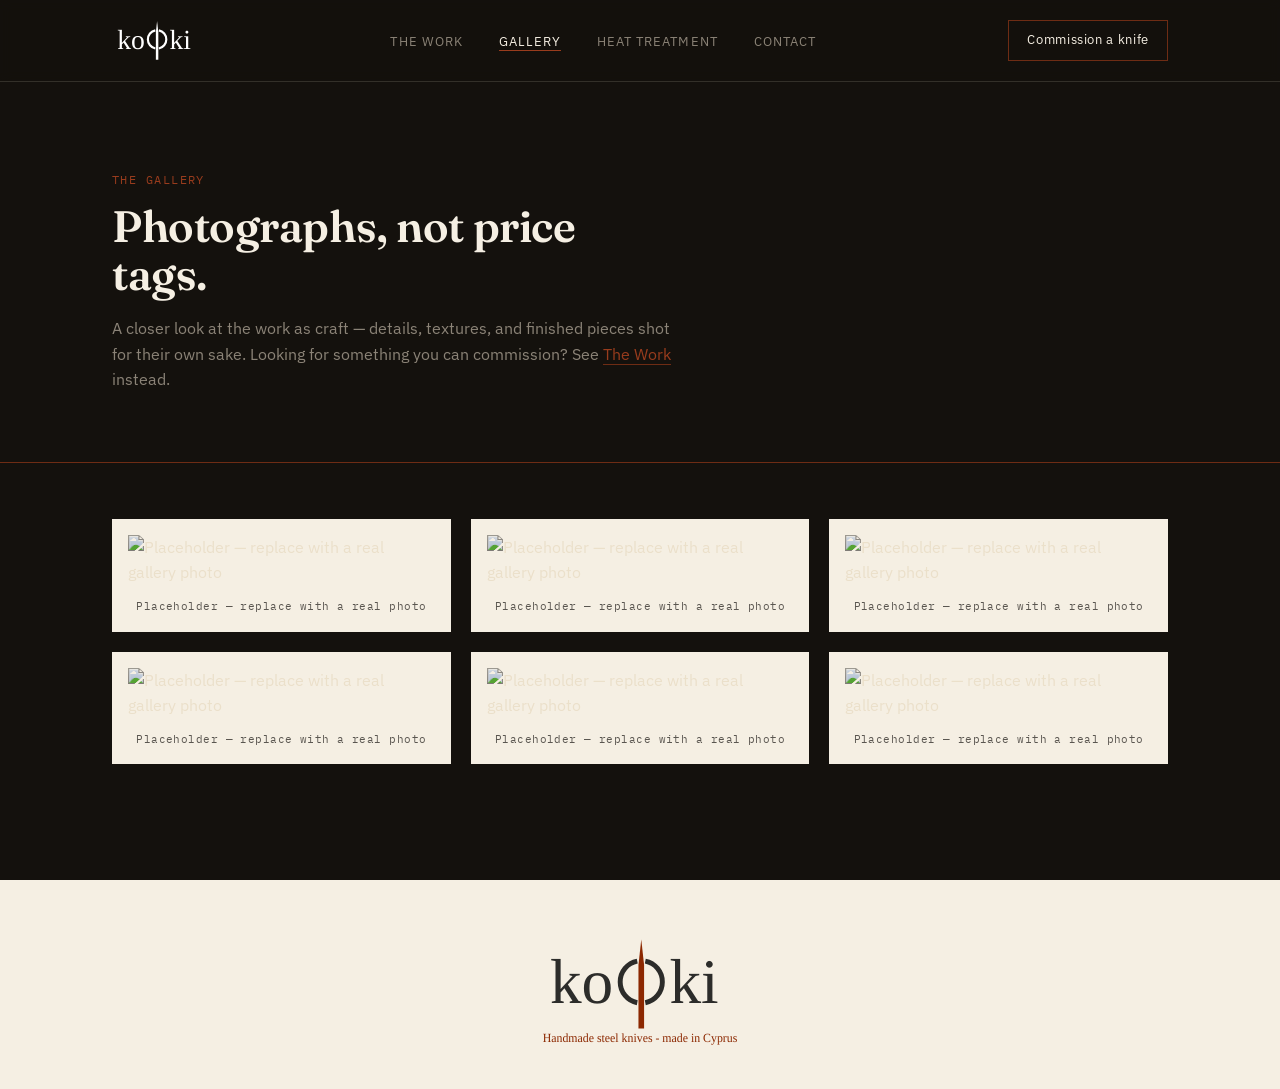
==== gallery.html @ 4fe1d0ac "Rename gallery-updated.html to gallery.html" ====
<!DOCTYPE html>
<html lang="en">
<head>
<meta charset="UTF-8">
<meta name="viewport" content="width=device-width, initial-scale=1.0">
<title>Gallery — koφki</title>
<link rel="preconnect" href="https://fonts.googleapis.com">
<link rel="preconnect" href="https://fonts.gstatic.com" crossorigin>
<link rel="icon" type="image/svg+xml" href="images/brand/kofki-icon.svg">
<link href="https://fonts.googleapis.com/css2?family=Fraunces:opsz,wght@9..144,300;9..144,500;9..144,600;9..144,700&family=IBM+Plex+Sans:wght@400;500&family=IBM+Plex+Mono:wght@400;500&display=swap" rel="stylesheet">
<style>
  :root{
    --forge-black:#14110D;
    --bone:#F5EFE3;
    --ember:#993C1D;
    --ember-dim:#6E2C14;
    --ash:#8B8377;
    --walnut:#241C15;
    --walnut-line:#3A2E22;
    --hairline:rgba(245,239,227,0.14);
  }
  *{margin:0;padding:0;box-sizing:border-box;}
  html{scroll-behavior:smooth;}
  body{
    background:var(--forge-black);
    color:var(--bone);
    font-family:'IBM Plex Sans',sans-serif;
    line-height:1.6;
    -webkit-font-smoothing:antialiased;
  }
  a{color:inherit;text-decoration:none;}
  img,svg{display:block;max-width:100%;}

  .wrap{max-width:1120px;margin:0 auto;padding:0 32px;}

  /* ---- nav (same as homepage) ---- */
  header{
    position:sticky;top:0;z-index:20;
    background:rgba(20,17,13,0.92);
    backdrop-filter:blur(6px);
    border-bottom:1px solid var(--hairline);
  }
  .navbar{
    display:flex;align-items:center;justify-content:space-between;
    padding:20px 32px;max-width:1120px;margin:0 auto;
  }
  .header-wordmark{height:40px;width:auto;display:block;}
  nav ul{display:flex;gap:36px;list-style:none;}
  nav a{
    font-size:13px;letter-spacing:0.08em;text-transform:uppercase;
    color:var(--ash);transition:color .2s ease;
  }
  nav a:hover{color:var(--bone);}
  nav a.current{color:var(--bone);border-bottom:1px solid var(--ember);}
  .nav-cta{
    border:1px solid var(--ember-dim);padding:9px 18px;font-size:13px;
    letter-spacing:0.05em;color:var(--bone);
    transition:background .2s ease,border-color .2s ease;
  }
  .nav-cta:hover{background:var(--ember-dim);border-color:var(--ember);}

  .blade-edge{
    height:14px;width:100%;
    background-image:repeating-linear-gradient(90deg, var(--hairline) 0px, var(--hairline) 1px, transparent 1px, transparent 24px);
    background-position:bottom;background-size:100% 1px;background-repeat:no-repeat;
    position:relative;margin:0;
  }
  .blade-edge::before{content:"";position:absolute;left:0;right:0;bottom:0;height:1px;background:var(--hairline);}
  .blade-edge.accent::before{background:var(--ember-dim);}

  /* ---- gallery intro ---- */
  .gallery-hero{padding:88px 32px 56px;max-width:1120px;margin:0 auto;}
  .section-eyebrow{
    font-family:'IBM Plex Mono',monospace;
    font-size:12px;letter-spacing:0.12em;text-transform:uppercase;
    color:var(--ember);margin-bottom:14px;
  }
  h1{
    font-family:'Fraunces',serif;
    font-weight:600;
    font-size:44px;
    line-height:1.08;
    letter-spacing:-0.01em;
    margin-bottom:18px;
    max-width:18ch;
  }
  .gallery-hero p{color:var(--ash);font-size:16px;max-width:56ch;}

  /* ---- masonry gallery ---- */
  .section{padding:56px 0 96px;}
  .masonry{
    column-count:3;
    column-gap:20px;
  }
  .gallery-item{
    break-inside:avoid;
    margin-bottom:20px;
    background:var(--bone);
    padding:16px;
    display:block;
    transition:transform .2s ease, box-shadow .2s ease;
  }
  .gallery-item:hover{
    transform:translateY(-3px);
    box-shadow:0 16px 34px rgba(0,0,0,0.35);
  }
  .gallery-item img{
    width:100%;
    height:auto;
    mix-blend-mode:multiply;
  }
  .gallery-caption{
    font-family:'IBM Plex Mono',monospace;
    font-size:11px;
    letter-spacing:0.04em;
    color:#5A5650;
    margin-top:12px;
    text-align:center;
  }

  footer{background:var(--bone);padding:56px 32px 40px;text-align:center;}
  .footer-wordmark{width:100%;max-width:260px;margin:0 auto;}

  @media (max-width:860px){
    .masonry{column-count:2;}
    nav ul{display:none;}
    h1{font-size:32px;}
  }
  @media (max-width:560px){
    .masonry{column-count:1;}
  }
</style>
</head>
<body>

<header>
  <div class="navbar">
    <a href="index.html" class="header-brand-link">
      <img class="header-wordmark" src="images/brand/kofki-wordmark-header.svg" alt="koφki">
    </a>
    <nav><ul>
      <li><a href="index.html#work">The Work</a></li>
      <li><a href="gallery.html" class="current">Gallery</a></li>
      <li><a href="heat-treatment.html">Heat Treatment</a></li>
      <li><a href="index.html#contact">Contact</a></li>
    </ul></nav>
    <a href="index.html#contact" class="nav-cta">Commission a knife</a>
  </div>
</header>

<div class="gallery-hero">
  <div class="section-eyebrow">The gallery</div>
  <h1>Photographs, not price tags.</h1>
  <p>A closer look at the work as craft — details, textures, and finished pieces shot for their own sake. Looking for something you can commission? See <a href="index.html#work" style="color:var(--ember);border-bottom:1px solid var(--ember-dim);">The Work</a> instead.</p>
</div>

<div class="blade-edge accent"></div>

<section class="section">
  <div class="wrap">

    <!-- ============================================
         GALLERY ITEM — copy this whole block to ADD a photo.
         Delete the whole block to REMOVE one.
         1. Upload the photo into images/gallery/
         2. Point the img src at images/gallery/your-filename.jpg
         3. Update the alt text and caption
         Photos can be any orientation/aspect ratio — the masonry
         layout handles portrait and landscape shots automatically.
    ============================================= -->
    <div class="masonry">

      <a class="gallery-item" href="images/knifes/hero-featured.jpg" target="_blank">
        <img src="images/knifes/hero-featured.jpg" alt="Placeholder — replace with a real gallery photo">
        <div class="gallery-caption">Placeholder — replace with a real photo</div>
      </a>

      <a class="gallery-item" href="images/knifes/petra-gyro.jpg" target="_blank">
        <img src="images/knifes/petra-gyro.jpg" alt="Placeholder — replace with a real gallery photo">
        <div class="gallery-caption">Placeholder — replace with a real photo</div>
      </a>

      <a class="gallery-item" href="images/knifes/akamas.jpg" target="_blank">
        <img src="images/knifes/akamas.jpg" alt="Placeholder — replace with a real gallery photo">
        <div class="gallery-caption">Placeholder — replace with a real photo</div>
      </a>

      <a class="gallery-item" href="images/knifes/troodos-edc.jpg" target="_blank">
        <img src="images/knifes/troodos-edc.jpg" alt="Placeholder — replace with a real gallery photo">
        <div class="gallery-caption">Placeholder — replace with a real photo</div>
      </a>

      <a class="gallery-item" href="images/knifes/larnaka-santoku.jpg" target="_blank">
        <img src="images/knifes/larnaka-santoku.jpg" alt="Placeholder — replace with a real gallery photo">
        <div class="gallery-caption">Placeholder — replace with a real photo</div>
      </a>

      <a class="gallery-item" href="images/knifes/paphos-paring.jpg" target="_blank">
        <img src="images/knifes/paphos-paring.jpg" alt="Placeholder — replace with a real gallery photo">
        <div class="gallery-caption">Placeholder — replace with a real photo</div>
      </a>

    </div>
    <!-- ============ END GALLERY ITEMS ============ -->

  </div>
</section>

<footer>
  <img class="footer-wordmark" src="images/brand/kofki-wordmark-footer.svg" alt="koφki — κόφκει">
</footer>

</body>
</html>
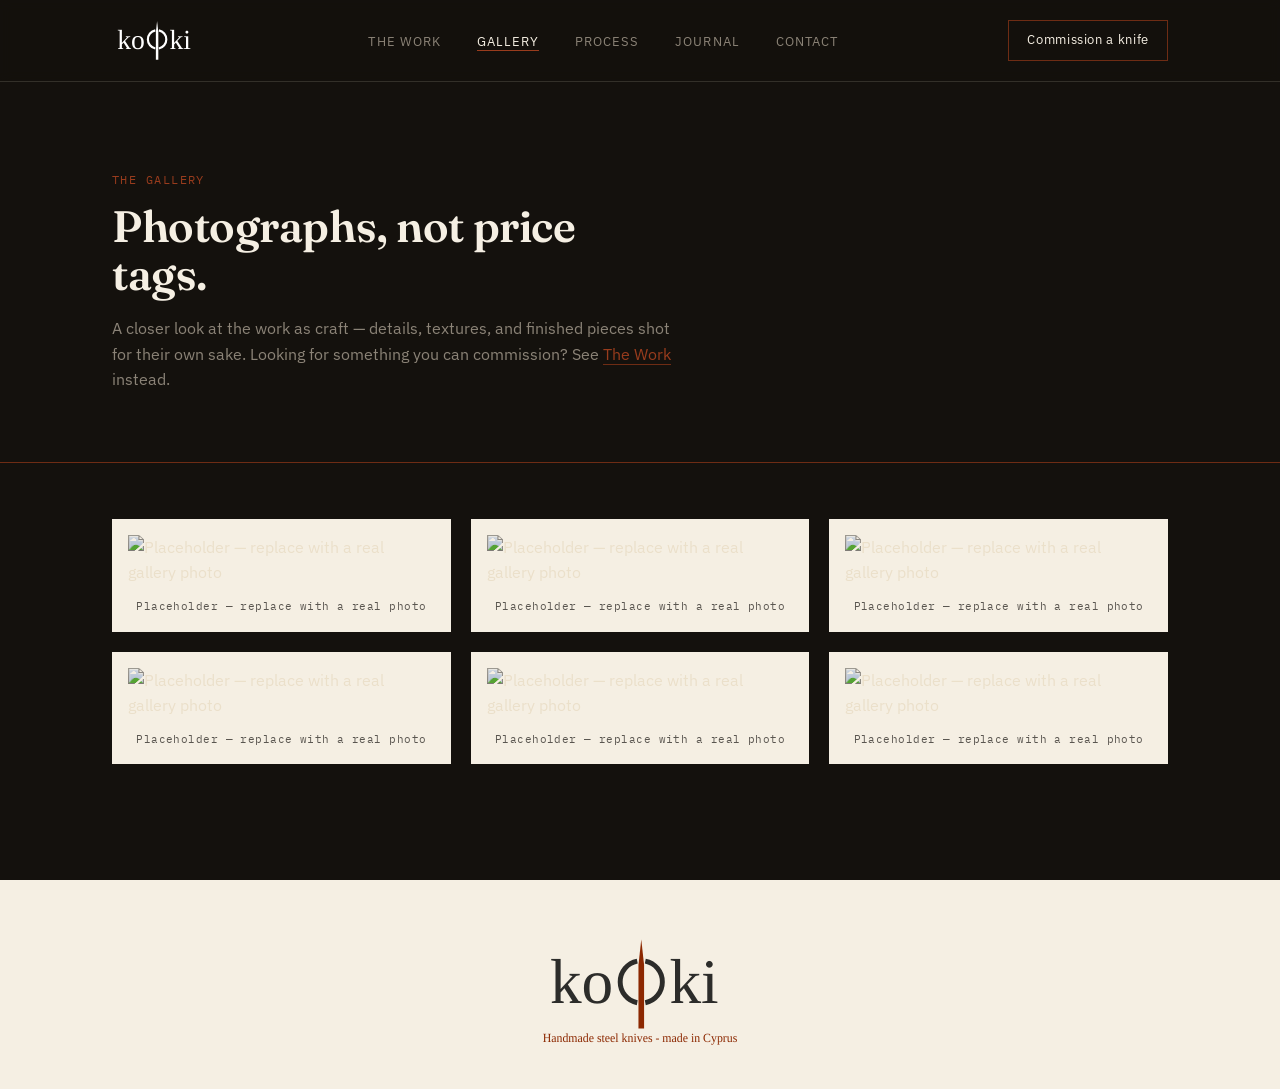
==== commit 7bdb578c: "Add files via upload" ====
--- a/gallery.html
+++ b/gallery.html
@@ -141,7 +141,8 @@
     <nav><ul>
       <li><a href="index.html#work">The Work</a></li>
       <li><a href="gallery.html" class="current">Gallery</a></li>
-      <li><a href="heat-treatment.html">Heat Treatment</a></li>
+      <li><a href="index.html#process">Process</a></li>
+      <li><a href="journal.html">Journal</a></li>
       <li><a href="index.html#contact">Contact</a></li>
     </ul></nav>
     <a href="index.html#contact" class="nav-cta">Commission a knife</a>
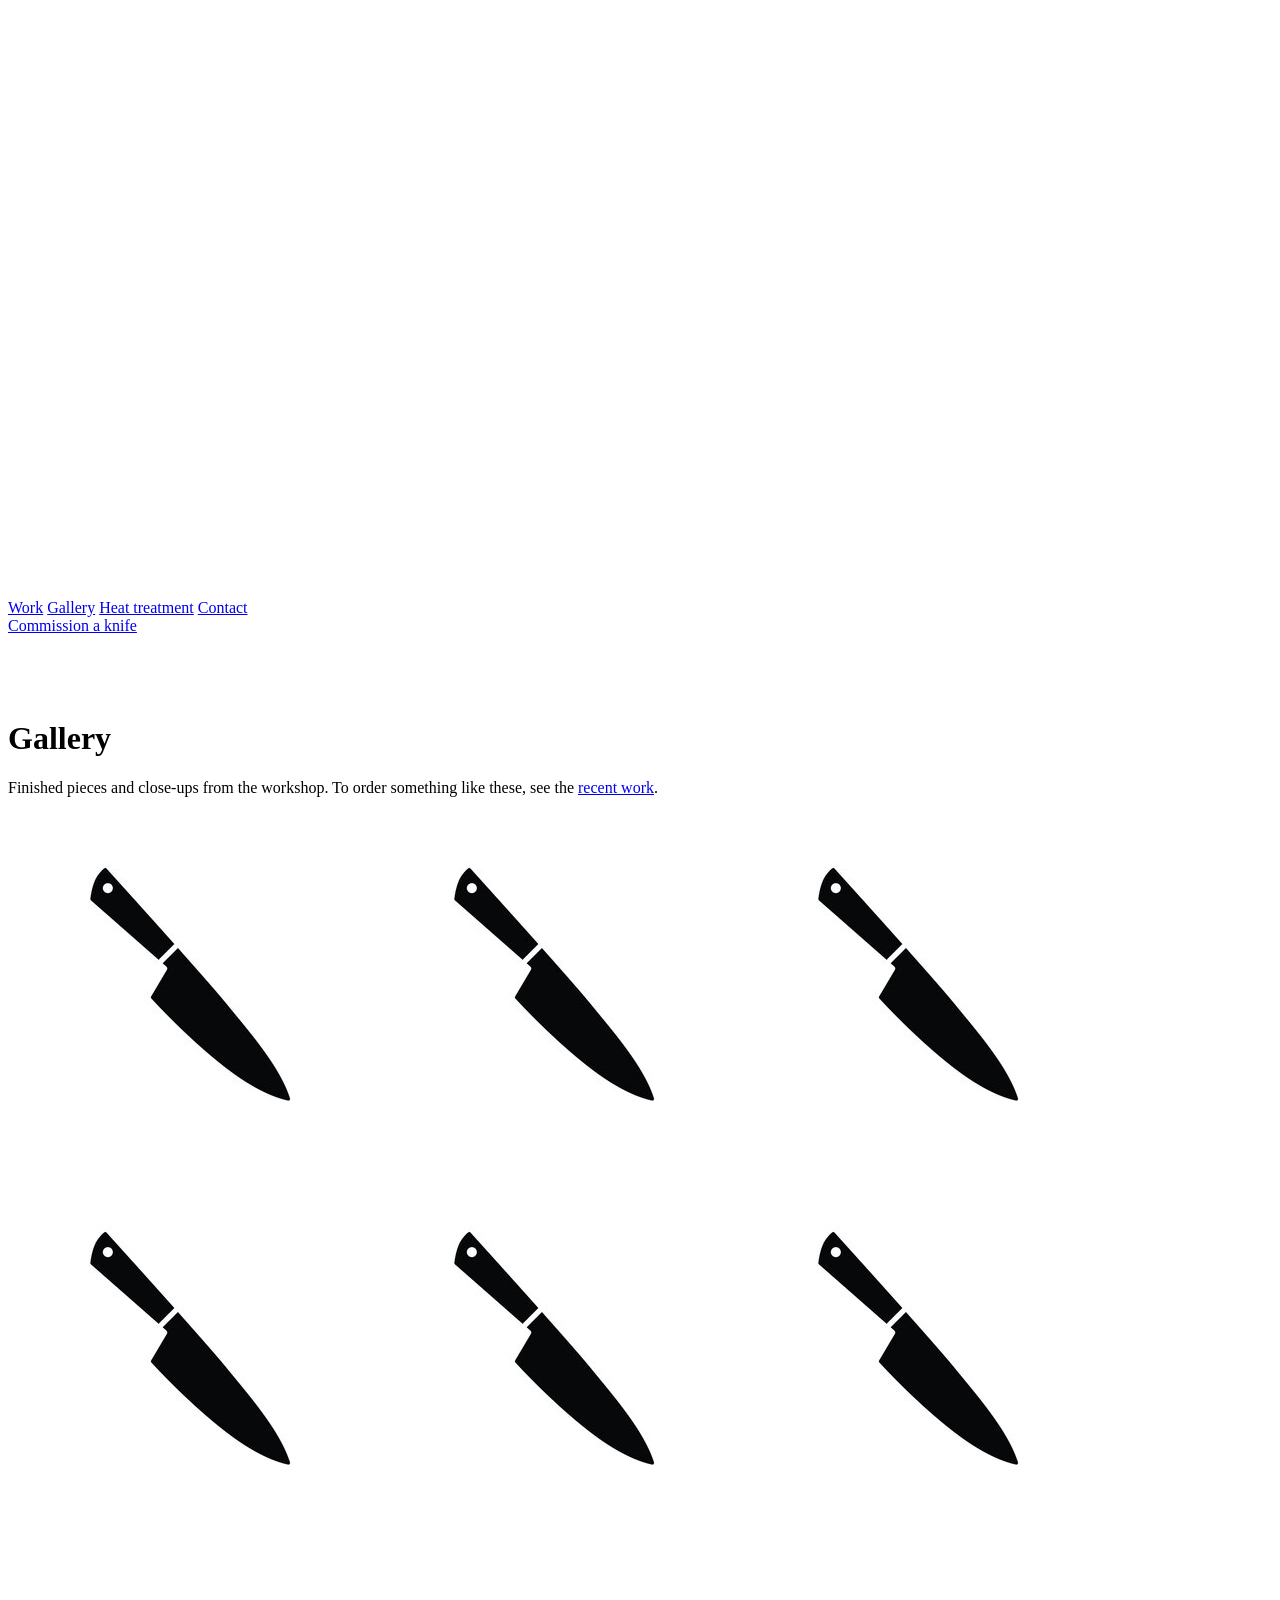
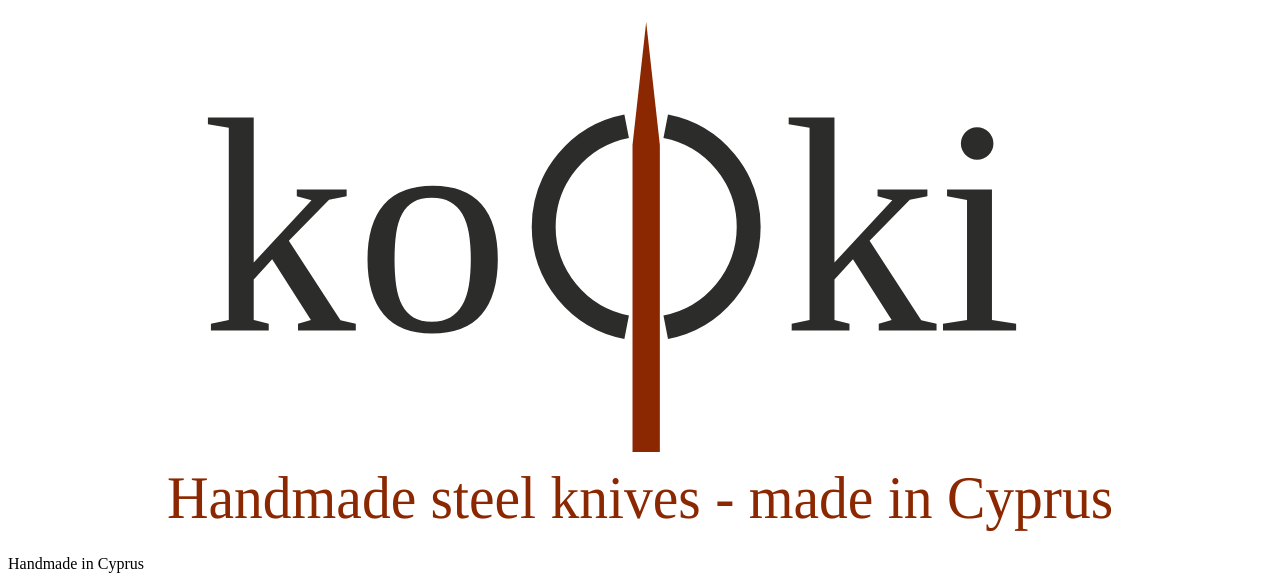
==== commit 1c36c2cc: "Add files via upload" ====
--- a/gallery.html
+++ b/gallery.html
@@ -1,215 +1,45 @@
 <!DOCTYPE html>
 <html lang="en">
 <head>
-<meta charset="UTF-8">
-<meta name="viewport" content="width=device-width, initial-scale=1.0">
+<meta charset="utf-8">
+<meta name="viewport" content="width=device-width, initial-scale=1">
 <title>Gallery — koφki</title>
+<meta name="description" content="Finished knives from the koφki workshop in Cyprus.">
+<link rel="icon" href="images/brand/kofki-icon.svg" type="image/svg+xml">
 <link rel="preconnect" href="https://fonts.googleapis.com">
 <link rel="preconnect" href="https://fonts.gstatic.com" crossorigin>
-<link rel="icon" type="image/svg+xml" href="images/brand/kofki-icon.svg">
-<link href="https://fonts.googleapis.com/css2?family=Fraunces:opsz,wght@9..144,300;9..144,500;9..144,600;9..144,700&family=IBM+Plex+Sans:wght@400;500&family=IBM+Plex+Mono:wght@400;500&display=swap" rel="stylesheet">
-<style>
-  :root{
-    --forge-black:#14110D;
-    --bone:#F5EFE3;
-    --ember:#993C1D;
-    --ember-dim:#6E2C14;
-    --ash:#8B8377;
-    --walnut:#241C15;
-    --walnut-line:#3A2E22;
-    --hairline:rgba(245,239,227,0.14);
-  }
-  *{margin:0;padding:0;box-sizing:border-box;}
-  html{scroll-behavior:smooth;}
-  body{
-    background:var(--forge-black);
-    color:var(--bone);
-    font-family:'IBM Plex Sans',sans-serif;
-    line-height:1.6;
-    -webkit-font-smoothing:antialiased;
-  }
-  a{color:inherit;text-decoration:none;}
-  img,svg{display:block;max-width:100%;}
-
-  .wrap{max-width:1120px;margin:0 auto;padding:0 32px;}
-
-  /* ---- nav (same as homepage) ---- */
-  header{
-    position:sticky;top:0;z-index:20;
-    background:rgba(20,17,13,0.92);
-    backdrop-filter:blur(6px);
-    border-bottom:1px solid var(--hairline);
-  }
-  .navbar{
-    display:flex;align-items:center;justify-content:space-between;
-    padding:20px 32px;max-width:1120px;margin:0 auto;
-  }
-  .header-wordmark{height:40px;width:auto;display:block;}
-  nav ul{display:flex;gap:36px;list-style:none;}
-  nav a{
-    font-size:13px;letter-spacing:0.08em;text-transform:uppercase;
-    color:var(--ash);transition:color .2s ease;
-  }
-  nav a:hover{color:var(--bone);}
-  nav a.current{color:var(--bone);border-bottom:1px solid var(--ember);}
-  .nav-cta{
-    border:1px solid var(--ember-dim);padding:9px 18px;font-size:13px;
-    letter-spacing:0.05em;color:var(--bone);
-    transition:background .2s ease,border-color .2s ease;
-  }
-  .nav-cta:hover{background:var(--ember-dim);border-color:var(--ember);}
-
-  .blade-edge{
-    height:14px;width:100%;
-    background-image:repeating-linear-gradient(90deg, var(--hairline) 0px, var(--hairline) 1px, transparent 1px, transparent 24px);
-    background-position:bottom;background-size:100% 1px;background-repeat:no-repeat;
-    position:relative;margin:0;
-  }
-  .blade-edge::before{content:"";position:absolute;left:0;right:0;bottom:0;height:1px;background:var(--hairline);}
-  .blade-edge.accent::before{background:var(--ember-dim);}
-
-  /* ---- gallery intro ---- */
-  .gallery-hero{padding:88px 32px 56px;max-width:1120px;margin:0 auto;}
-  .section-eyebrow{
-    font-family:'IBM Plex Mono',monospace;
-    font-size:12px;letter-spacing:0.12em;text-transform:uppercase;
-    color:var(--ember);margin-bottom:14px;
-  }
-  h1{
-    font-family:'Fraunces',serif;
-    font-weight:600;
-    font-size:44px;
-    line-height:1.08;
-    letter-spacing:-0.01em;
-    margin-bottom:18px;
-    max-width:18ch;
-  }
-  .gallery-hero p{color:var(--ash);font-size:16px;max-width:56ch;}
-
-  /* ---- masonry gallery ---- */
-  .section{padding:56px 0 96px;}
-  .masonry{
-    column-count:3;
-    column-gap:20px;
-  }
-  .gallery-item{
-    break-inside:avoid;
-    margin-bottom:20px;
-    background:var(--bone);
-    padding:16px;
-    display:block;
-    transition:transform .2s ease, box-shadow .2s ease;
-  }
-  .gallery-item:hover{
-    transform:translateY(-3px);
-    box-shadow:0 16px 34px rgba(0,0,0,0.35);
-  }
-  .gallery-item img{
-    width:100%;
-    height:auto;
-    mix-blend-mode:multiply;
-  }
-  .gallery-caption{
-    font-family:'IBM Plex Mono',monospace;
-    font-size:11px;
-    letter-spacing:0.04em;
-    color:#5A5650;
-    margin-top:12px;
-    text-align:center;
-  }
-
-  footer{background:var(--bone);padding:56px 32px 40px;text-align:center;}
-  .footer-wordmark{width:100%;max-width:260px;margin:0 auto;}
-
-  @media (max-width:860px){
-    .masonry{column-count:2;}
-    nav ul{display:none;}
-    h1{font-size:32px;}
-  }
-  @media (max-width:560px){
-    .masonry{column-count:1;}
-  }
-</style>
+<link rel="stylesheet" href="https://fonts.googleapis.com/css2?family=Archivo:wght@400;500;700;800&display=swap">
+<link rel="stylesheet" href="styles.css">
 </head>
 <body>
-
 <header>
-  <div class="navbar">
-    <a href="index.html" class="header-brand-link">
-      <img class="header-wordmark" src="images/brand/kofki-wordmark-header.svg" alt="koφki">
-    </a>
-    <nav><ul>
-      <li><a href="index.html#work">The Work</a></li>
-      <li><a href="gallery.html" class="current">Gallery</a></li>
-      <li><a href="index.html#process">Process</a></li>
-      <li><a href="journal.html">Journal</a></li>
-      <li><a href="index.html#contact">Contact</a></li>
-    </ul></nav>
-    <a href="index.html#contact" class="nav-cta">Commission a knife</a>
+  <div class="bar">
+    <a href="index.html"><img src="images/brand/kofki-wordmark-header.svg" alt="koφki"></a>
+    <nav aria-label="Main">
+      <a href="index.html#work">Work</a>
+      <a href="gallery.html" aria-current="page">Gallery</a>
+      <a href="heat-treatment.html">Heat treatment</a>
+      <a href="index.html#contact">Contact</a>
+    </nav>
+    <a class="btn sm" href="index.html#contact">Commission a knife</a>
   </div>
 </header>
 
-<div class="gallery-hero">
-  <div class="section-eyebrow">The gallery</div>
-  <h1>Photographs, not price tags.</h1>
-  <p>A closer look at the work as craft — details, textures, and finished pieces shot for their own sake. Looking for something you can commission? See <a href="index.html#work" style="color:var(--ember);border-bottom:1px solid var(--ember-dim);">The Work</a> instead.</p>
-</div>
-
-<div class="blade-edge accent"></div>
-
-<section class="section">
-  <div class="wrap">
-
-    <!-- ============================================
-         GALLERY ITEM — copy this whole block to ADD a photo.
-         Delete the whole block to REMOVE one.
-         1. Upload the photo into images/gallery/
-         2. Point the img src at images/gallery/your-filename.jpg
-         3. Update the alt text and caption
-         Photos can be any orientation/aspect ratio — the masonry
-         layout handles portrait and landscape shots automatically.
-    ============================================= -->
-    <div class="masonry">
-
-      <a class="gallery-item" href="images/knifes/hero-featured.jpg" target="_blank">
-        <img src="images/knifes/hero-featured.jpg" alt="Placeholder — replace with a real gallery photo">
-        <div class="gallery-caption">Placeholder — replace with a real photo</div>
-      </a>
-
-      <a class="gallery-item" href="images/knifes/petra-gyro.jpg" target="_blank">
-        <img src="images/knifes/petra-gyro.jpg" alt="Placeholder — replace with a real gallery photo">
-        <div class="gallery-caption">Placeholder — replace with a real photo</div>
-      </a>
-
-      <a class="gallery-item" href="images/knifes/akamas.jpg" target="_blank">
-        <img src="images/knifes/akamas.jpg" alt="Placeholder — replace with a real gallery photo">
-        <div class="gallery-caption">Placeholder — replace with a real photo</div>
-      </a>
-
-      <a class="gallery-item" href="images/knifes/troodos-edc.jpg" target="_blank">
-        <img src="images/knifes/troodos-edc.jpg" alt="Placeholder — replace with a real gallery photo">
-        <div class="gallery-caption">Placeholder — replace with a real photo</div>
-      </a>
-
-      <a class="gallery-item" href="images/knifes/larnaka-santoku.jpg" target="_blank">
-        <img src="images/knifes/larnaka-santoku.jpg" alt="Placeholder — replace with a real gallery photo">
-        <div class="gallery-caption">Placeholder — replace with a real photo</div>
-      </a>
-
-      <a class="gallery-item" href="images/knifes/paphos-paring.jpg" target="_blank">
-        <img src="images/knifes/paphos-paring.jpg" alt="Placeholder — replace with a real gallery photo">
-        <div class="gallery-caption">Placeholder — replace with a real photo</div>
-      </a>
-
-    </div>
-    <!-- ============ END GALLERY ITEMS ============ -->
-
+<main class="wrap" style="padding-top:64px;padding-bottom:64px">
+  <h1>Gallery</h1>
+  <p class="lead">Finished pieces and close-ups from the workshop. To order something like these, see the <a href="index.html#work">recent work</a>.</p>
+  <div class="gallery">
+    <img src="images/knives/petra-gyro.jpg" alt="8 inch gyuto with black carbon fiber handle" loading="lazy">
+    <img src="images/knives/akamas.jpg" alt="6 inch nakiri with marbled composite handle" loading="lazy">
+    <img src="images/knives/troodos-edc.jpg" alt="3 inch fixed blade with forged carbon fiber handle" loading="lazy">
+    <img src="images/knives/larnaka-santoku.jpg" alt="7 inch santoku with forged composite bolster" loading="lazy">
+    <img src="images/knives/paphos-paring.jpg" alt="4 inch petty knife with black micarta handle" loading="lazy">
+    <img src="images/knives/kyrenia-edc.jpg" alt="3.5 inch fixed blade with textured G10 handle" loading="lazy">
   </div>
-</section>
+</main>
 
 <footer>
-  <img class="footer-wordmark" src="images/brand/kofki-wordmark-footer.svg" alt="koφki — κόφκει">
+  <div class="wrap"><img src="images/brand/kofki-wordmark-footer.svg" alt="koφki — κόφκει"><span>Handmade in Cyprus</span></div>
 </footer>
-
 </body>
 </html>
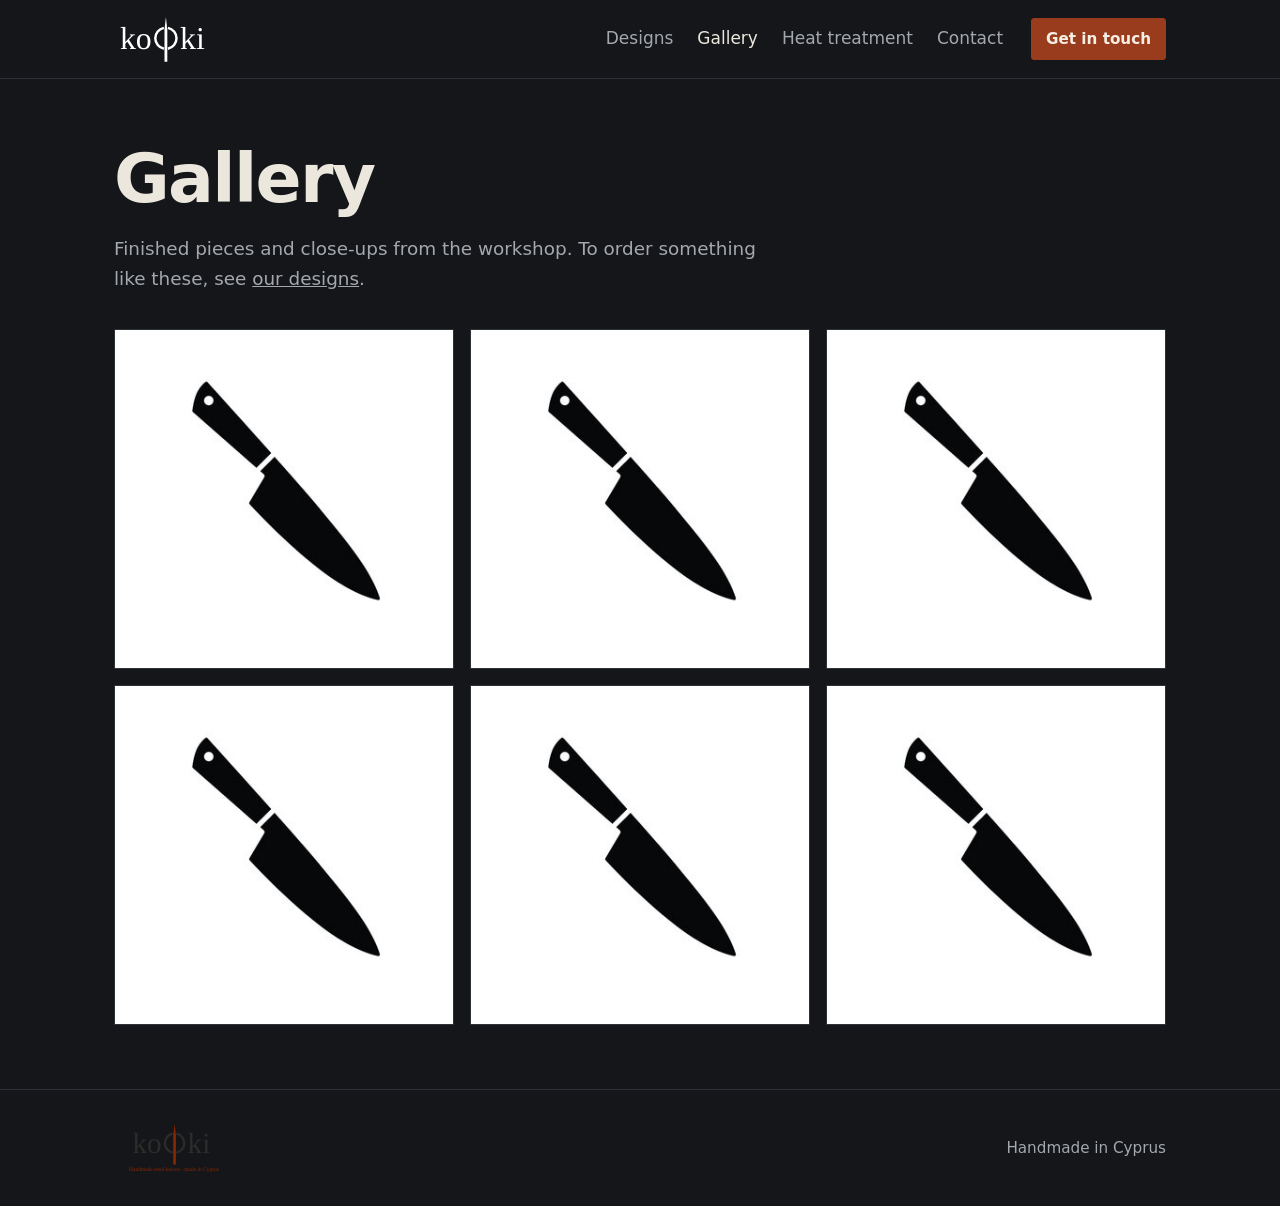
==== commit 54795fde: "Add files via upload" ====
--- a/gallery.html
+++ b/gallery.html
@@ -16,18 +16,18 @@
   <div class="bar">
     <a href="index.html"><img src="images/brand/kofki-wordmark-header.svg" alt="koφki"></a>
     <nav aria-label="Main">
-      <a href="index.html#work">Work</a>
+      <a href="index.html#designs">Designs</a>
       <a href="gallery.html" aria-current="page">Gallery</a>
       <a href="heat-treatment.html">Heat treatment</a>
       <a href="index.html#contact">Contact</a>
     </nav>
-    <a class="btn sm" href="index.html#contact">Commission a knife</a>
+    <a class="btn sm" href="index.html#contact">Get in touch</a>
   </div>
 </header>
 
 <main class="wrap" style="padding-top:64px;padding-bottom:64px">
   <h1>Gallery</h1>
-  <p class="lead">Finished pieces and close-ups from the workshop. To order something like these, see the <a href="index.html#work">recent work</a>.</p>
+  <p class="lead">Finished pieces and close-ups from the workshop. To order something like these, see <a href="index.html#designs">our designs</a>.</p>
   <div class="gallery">
     <img src="images/knives/petra-gyro.jpg" alt="8 inch gyuto with black carbon fiber handle" loading="lazy">
     <img src="images/knives/akamas.jpg" alt="6 inch nakiri with marbled composite handle" loading="lazy">
--- a/styles.css
+++ b/styles.css
@@ -0,0 +1,64 @@
+:root{--bg:#14161a;--panel:#1c1f24;--line:#2d3138;--text:#ece7dc;--muted:#a4a8ad;--rust:#993c1d;--rust-hi:#e07a52}
+*{box-sizing:border-box}
+html{scroll-behavior:smooth}
+@media (prefers-reduced-motion:reduce){html{scroll-behavior:auto}}
+body{margin:0;background:var(--bg);color:var(--text);font:400 1.0625rem/1.6 "Archivo",system-ui,sans-serif}
+img,svg{max-width:100%;display:block}
+a{color:inherit}
+:focus-visible{outline:2px solid var(--rust-hi);outline-offset:3px}
+.wrap{max-width:1100px;margin:0 auto;padding:0 24px}
+header{border-bottom:1px solid var(--line)}
+.bar{display:flex;align-items:center;gap:12px 28px;flex-wrap:wrap;max-width:1100px;margin:0 auto;padding:16px 24px}
+.bar img{height:46px;width:auto}
+nav{display:flex;gap:24px;margin-left:auto;flex-wrap:wrap}
+nav a{text-decoration:none;color:var(--muted);font-weight:500}
+nav a:hover,nav a[aria-current]{color:var(--text)}
+.btn{display:inline-block;padding:12px 20px;background:var(--rust);color:#f5efe3;text-decoration:none;border:1px solid var(--rust);border-radius:3px;font:inherit;font-weight:700;cursor:pointer}
+.btn:hover{background:#b0461f;border-color:#b0461f}
+.btn.alt{background:transparent;border-color:var(--muted)}
+.btn.alt:hover{border-color:var(--text)}
+.btn.sm{padding:8px 14px;font-size:.95rem}
+h1{font-size:clamp(2.4rem,6vw,4.25rem);line-height:1.05;letter-spacing:-.025em;font-weight:800;margin:0 0 20px}
+h2{font-size:clamp(1.7rem,3.5vw,2.3rem);line-height:1.15;letter-spacing:-.02em;font-weight:700;margin:0 0 12px}
+h3{font-size:1.15rem;margin:0 0 4px}
+.lead{color:var(--muted);max-width:36em;margin:0 0 32px;font-size:1.15rem}
+.actions{display:flex;gap:12px;flex-wrap:wrap}
+.hero{display:grid;grid-template-columns:1.15fr .85fr;gap:48px;align-items:center;padding:80px 0}
+.mark{background:var(--panel);border:1px solid var(--line);padding:32px;margin:0}
+.mark svg{margin:0 auto;max-height:300px}
+.mark figcaption{color:var(--muted);font-size:.95rem;margin-top:20px}
+section{padding:64px 0;border-top:1px solid var(--line)}
+.sub{color:var(--muted);max-width:40em;margin:0}
+.grid{display:grid;grid-template-columns:repeat(auto-fill,minmax(290px,1fr));gap:24px;margin-top:36px}
+.card img{width:100%;aspect-ratio:4/3;object-fit:cover;background:var(--panel);border:1px solid var(--line);margin-bottom:12px}
+.card p{margin:0;color:var(--muted)}
+.status{display:flex;align-items:center;gap:8px;font-size:.9rem;font-weight:500;margin-bottom:6px}
+.status::before{content:"";width:9px;height:9px;border-radius:50%;background:var(--c)}
+.s-yes{--c:#5fbf86}.s-req{--c:#e0b255}.s-no{--c:#7b8088}
+.legend{display:flex;gap:8px 24px;flex-wrap:wrap;margin-top:18px;color:var(--muted);font-size:.95rem}
+.legend .status{margin:0;color:var(--muted);font-weight:400}
+.card a.ask{display:inline-block;margin-top:10px;color:var(--rust-hi);font-weight:500}
+.price{color:var(--text);font-weight:700;margin-top:6px!important}
+.paths{display:grid;grid-template-columns:repeat(auto-fit,minmax(260px,1fr));gap:24px;margin-top:36px}
+.path{background:var(--panel);border:1px solid var(--line);padding:28px}
+.path p{color:var(--muted);margin:0 0 20px}
+ol.steps{list-style:none;counter-reset:s;padding:0;margin:36px 0 0;display:grid;grid-template-columns:repeat(auto-fit,minmax(230px,1fr));gap:28px}
+ol.steps li{counter-increment:s;border-top:2px solid var(--rust);padding-top:14px}
+ol.steps li::before{content:counter(s) ".";color:var(--rust-hi);font-weight:700}
+ol.steps p{color:var(--muted);margin:6px 0 0}
+.contact{display:grid;grid-template-columns:1fr 1fr;gap:48px;margin-top:36px}
+dl{margin:24px 0 0}dt{font-weight:700}dd{margin:0 0 14px;color:var(--muted)}
+form{display:grid;gap:16px}
+label{display:grid;gap:6px;font-weight:500}
+input,select,textarea{font:inherit;color:var(--text);background:var(--panel);border:1px solid var(--line);border-radius:3px;padding:11px 12px}
+textarea{min-height:140px;resize:vertical}
+.list{padding-left:1.2em;color:var(--muted);max-width:36em}
+.list li{margin-bottom:6px}
+.two{display:grid;grid-template-columns:1fr 1fr;gap:48px;align-items:start}
+.two img{border:1px solid var(--line);width:100%}
+.gallery{display:grid;grid-template-columns:repeat(auto-fill,minmax(300px,1fr));gap:16px;margin-top:36px}
+.gallery img{width:100%;aspect-ratio:1;object-fit:cover;background:var(--panel);border:1px solid var(--line)}
+footer{border-top:1px solid var(--line);padding:32px 0;color:var(--muted);font-size:.95rem}
+footer .wrap{display:flex;justify-content:space-between;align-items:center;gap:16px;flex-wrap:wrap}
+footer img{height:52px;width:auto}
+@media (max-width:800px){.bar img{height:38px}footer img{height:44px}.hero,.two,.contact,.paths{grid-template-columns:1fr}.hero{padding:44px 0;gap:32px}section{padding:48px 0}.bar{padding:14px 20px}nav{margin-left:0;width:100%;gap:18px}.bar .btn{margin-left:auto}}
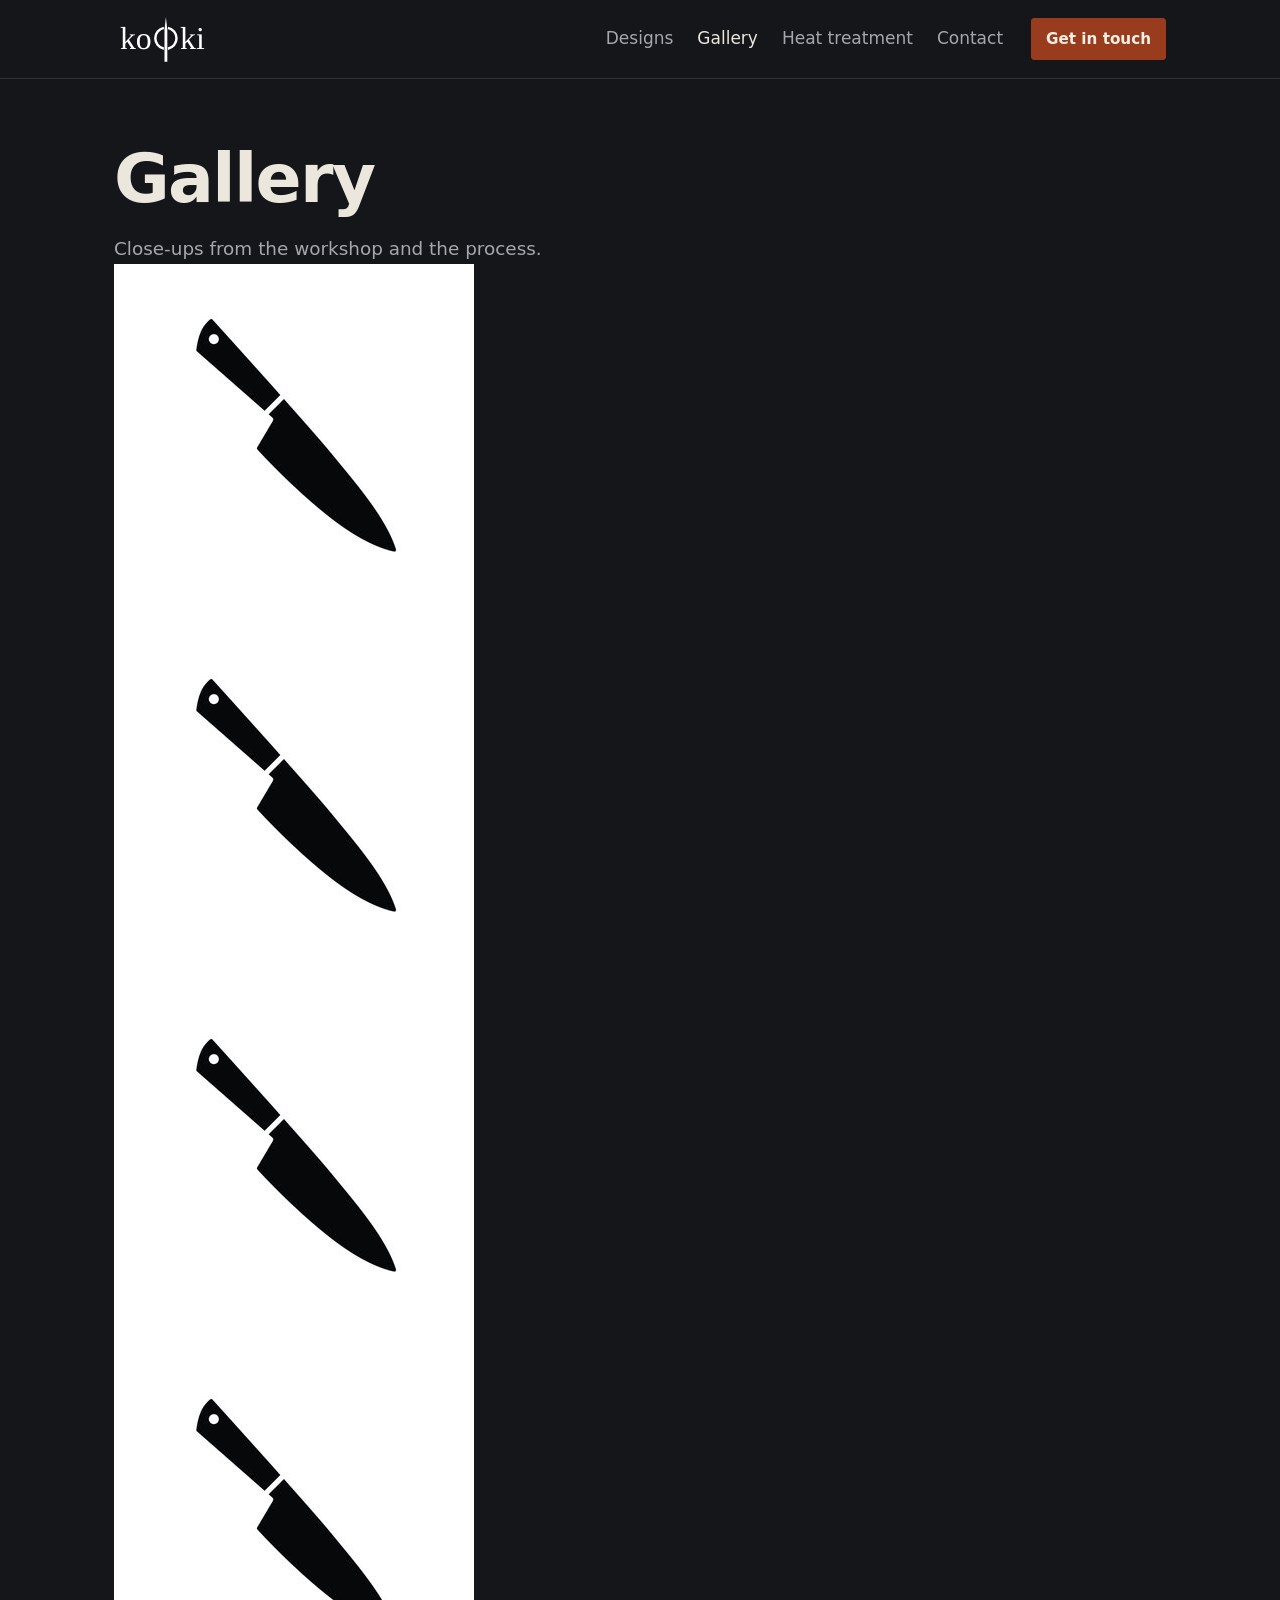
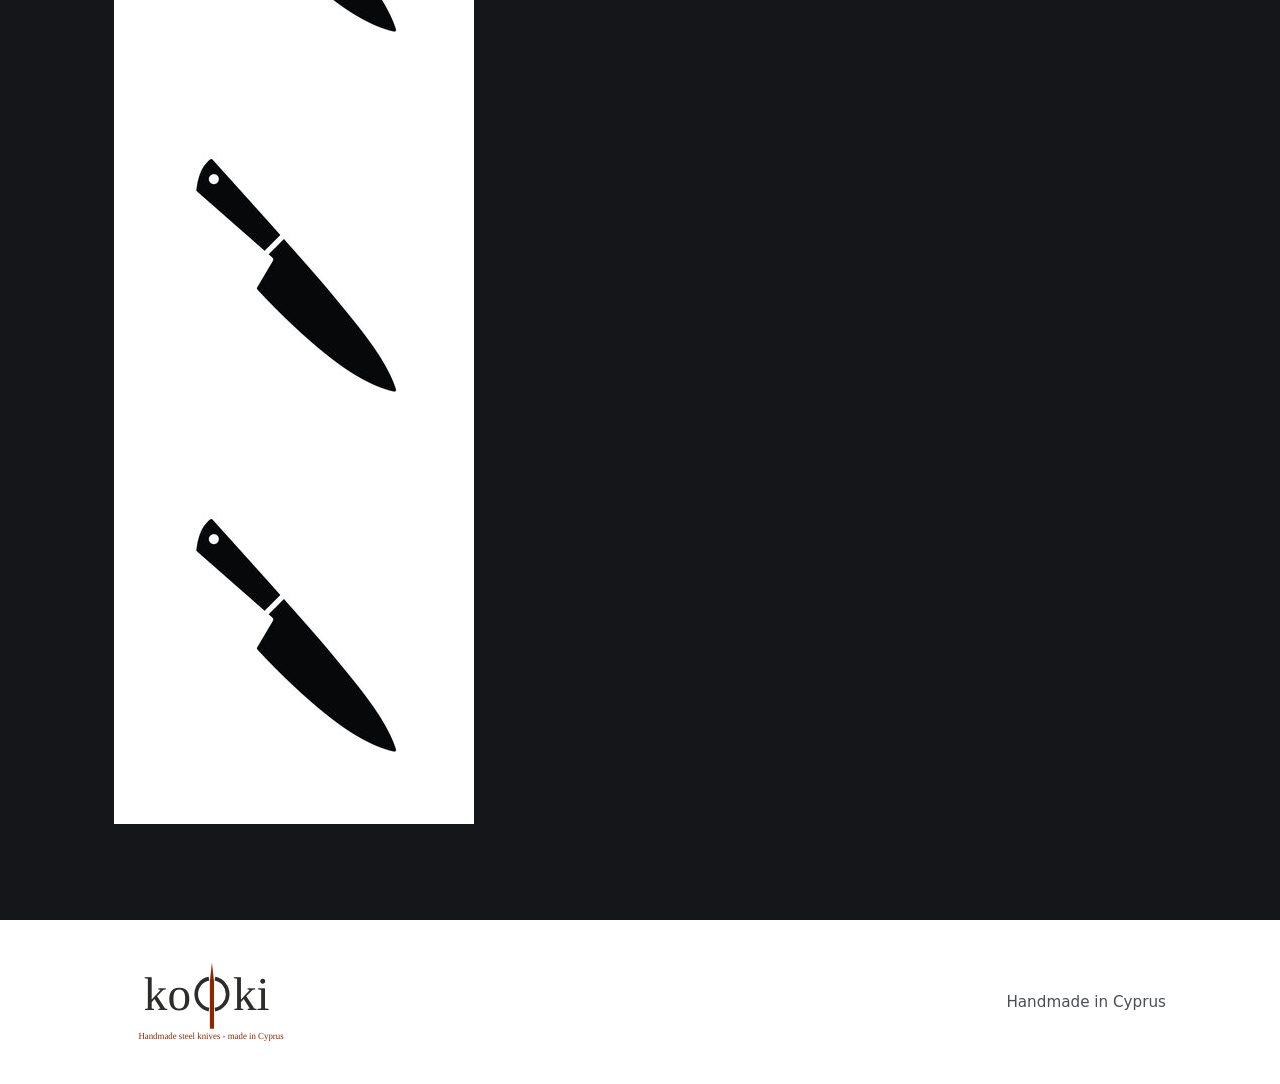
==== commit ee64363f: "Revise gallery description and include images Updated gallery description and added images." ====
--- a/gallery.html
+++ b/gallery.html
@@ -27,8 +27,7 @@
 
 <main class="wrap" style="padding-top:64px;padding-bottom:64px">
   <h1>Gallery</h1>
-  <p class="lead">Finished pieces and close-ups from the workshop. To order something like these, see <a href="index.html#designs">our designs</a>.</p>
-  <div class="gallery">
+  <p class="lead">Close-ups from the workshop and the process.
     <img src="images/knives/petra-gyro.jpg" alt="8 inch gyuto with black carbon fiber handle" loading="lazy">
     <img src="images/knives/akamas.jpg" alt="6 inch nakiri with marbled composite handle" loading="lazy">
     <img src="images/knives/troodos-edc.jpg" alt="3 inch fixed blade with forged carbon fiber handle" loading="lazy">
--- a/styles.css
+++ b/styles.css
@@ -52,13 +52,14 @@
 label{display:grid;gap:6px;font-weight:500}
 input,select,textarea{font:inherit;color:var(--text);background:var(--panel);border:1px solid var(--line);border-radius:3px;padding:11px 12px}
 textarea{min-height:140px;resize:vertical}
+#status{margin:0;color:var(--muted)}
 .list{padding-left:1.2em;color:var(--muted);max-width:36em}
 .list li{margin-bottom:6px}
 .two{display:grid;grid-template-columns:1fr 1fr;gap:48px;align-items:start}
 .two img{border:1px solid var(--line);width:100%}
 .gallery{display:grid;grid-template-columns:repeat(auto-fill,minmax(300px,1fr));gap:16px;margin-top:36px}
 .gallery img{width:100%;aspect-ratio:1;object-fit:cover;background:var(--panel);border:1px solid var(--line)}
-footer{border-top:1px solid var(--line);padding:32px 0;color:var(--muted);font-size:.95rem}
+footer{background:#fff;color:#4a4d52;padding:40px 0;font-size:.95rem}
 footer .wrap{display:flex;justify-content:space-between;align-items:center;gap:16px;flex-wrap:wrap}
-footer img{height:52px;width:auto}
-@media (max-width:800px){.bar img{height:38px}footer img{height:44px}.hero,.two,.contact,.paths{grid-template-columns:1fr}.hero{padding:44px 0;gap:32px}section{padding:48px 0}.bar{padding:14px 20px}nav{margin-left:0;width:100%;gap:18px}.bar .btn{margin-left:auto}}
+footer img{height:84px;width:auto}
+@media (max-width:800px){.bar img{height:38px}footer img{height:64px}.hero,.two,.contact,.paths{grid-template-columns:1fr}.hero{padding:44px 0;gap:32px}section{padding:48px 0}.bar{padding:14px 20px}nav{margin-left:0;width:100%;gap:18px}.bar .btn{margin-left:auto}}
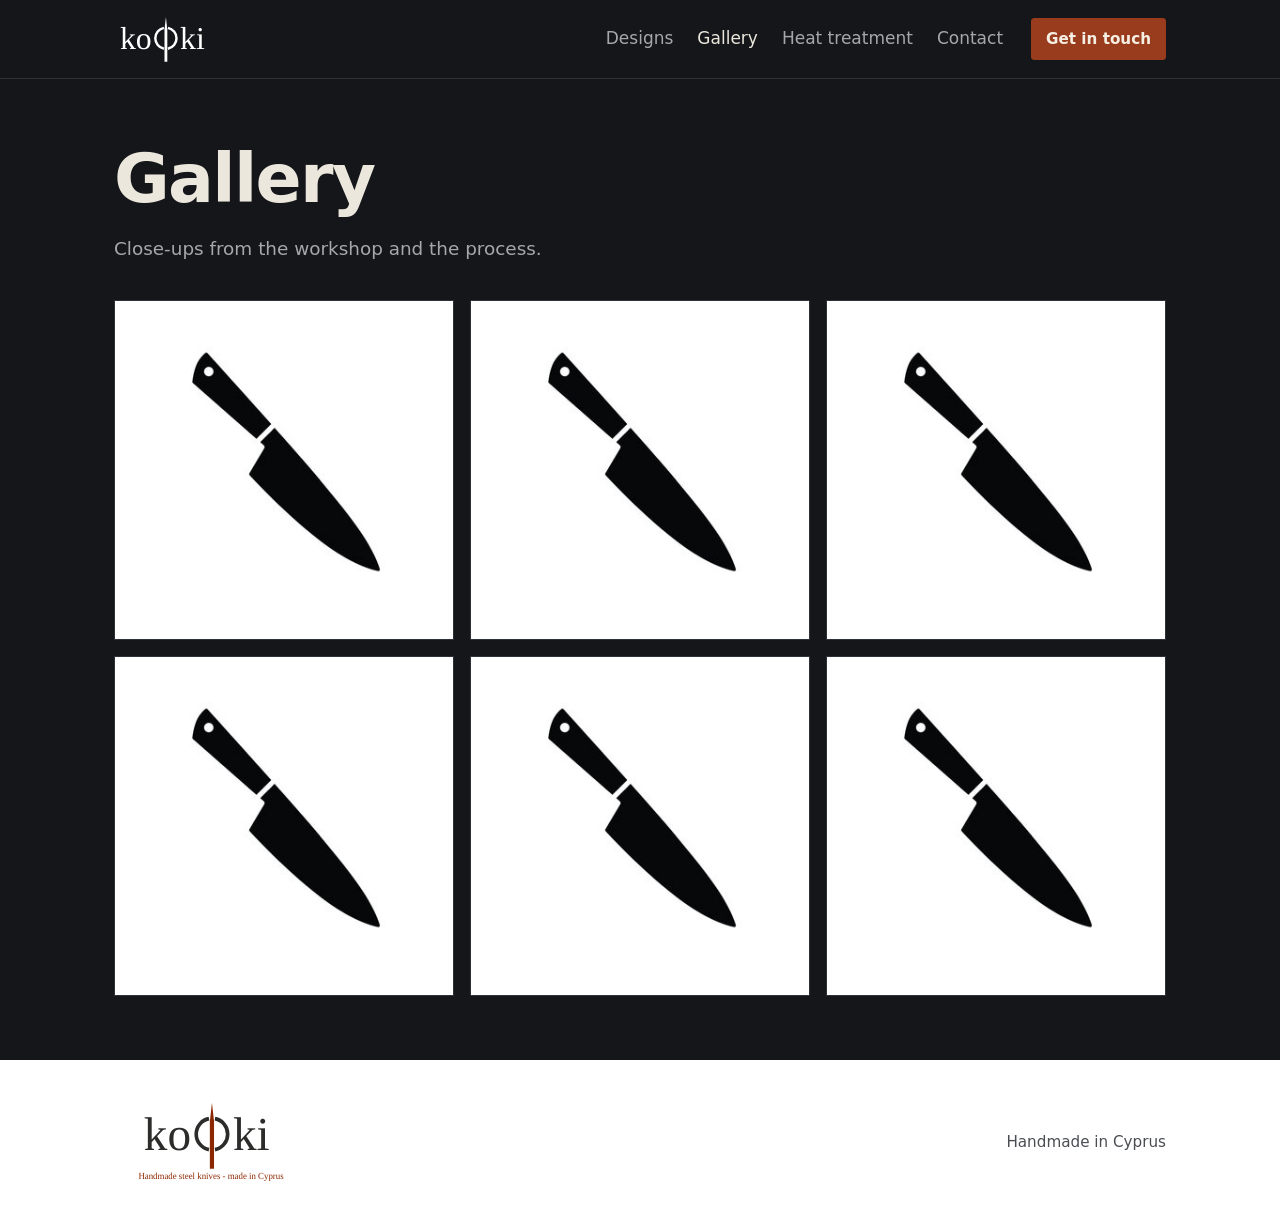
==== commit 31f098df: "Add files via upload" ====
--- a/gallery.html
+++ b/gallery.html
@@ -27,7 +27,10 @@
 
 <main class="wrap" style="padding-top:64px;padding-bottom:64px">
   <h1>Gallery</h1>
-  <p class="lead">Close-ups from the workshop and the process.
+  <p class="lead">Close-ups from the workshop and the process.</p>
+  <div class="gallery">
+    <!-- To add a photo: upload it to images/gallery/ and add a line like the next one at the TOP of this list.
+    <img src="images/gallery/your-photo.jpg" alt="Short description of the photo" loading="lazy"> -->
     <img src="images/knives/petra-gyro.jpg" alt="8 inch gyuto with black carbon fiber handle" loading="lazy">
     <img src="images/knives/akamas.jpg" alt="6 inch nakiri with marbled composite handle" loading="lazy">
     <img src="images/knives/troodos-edc.jpg" alt="3 inch fixed blade with forged carbon fiber handle" loading="lazy">
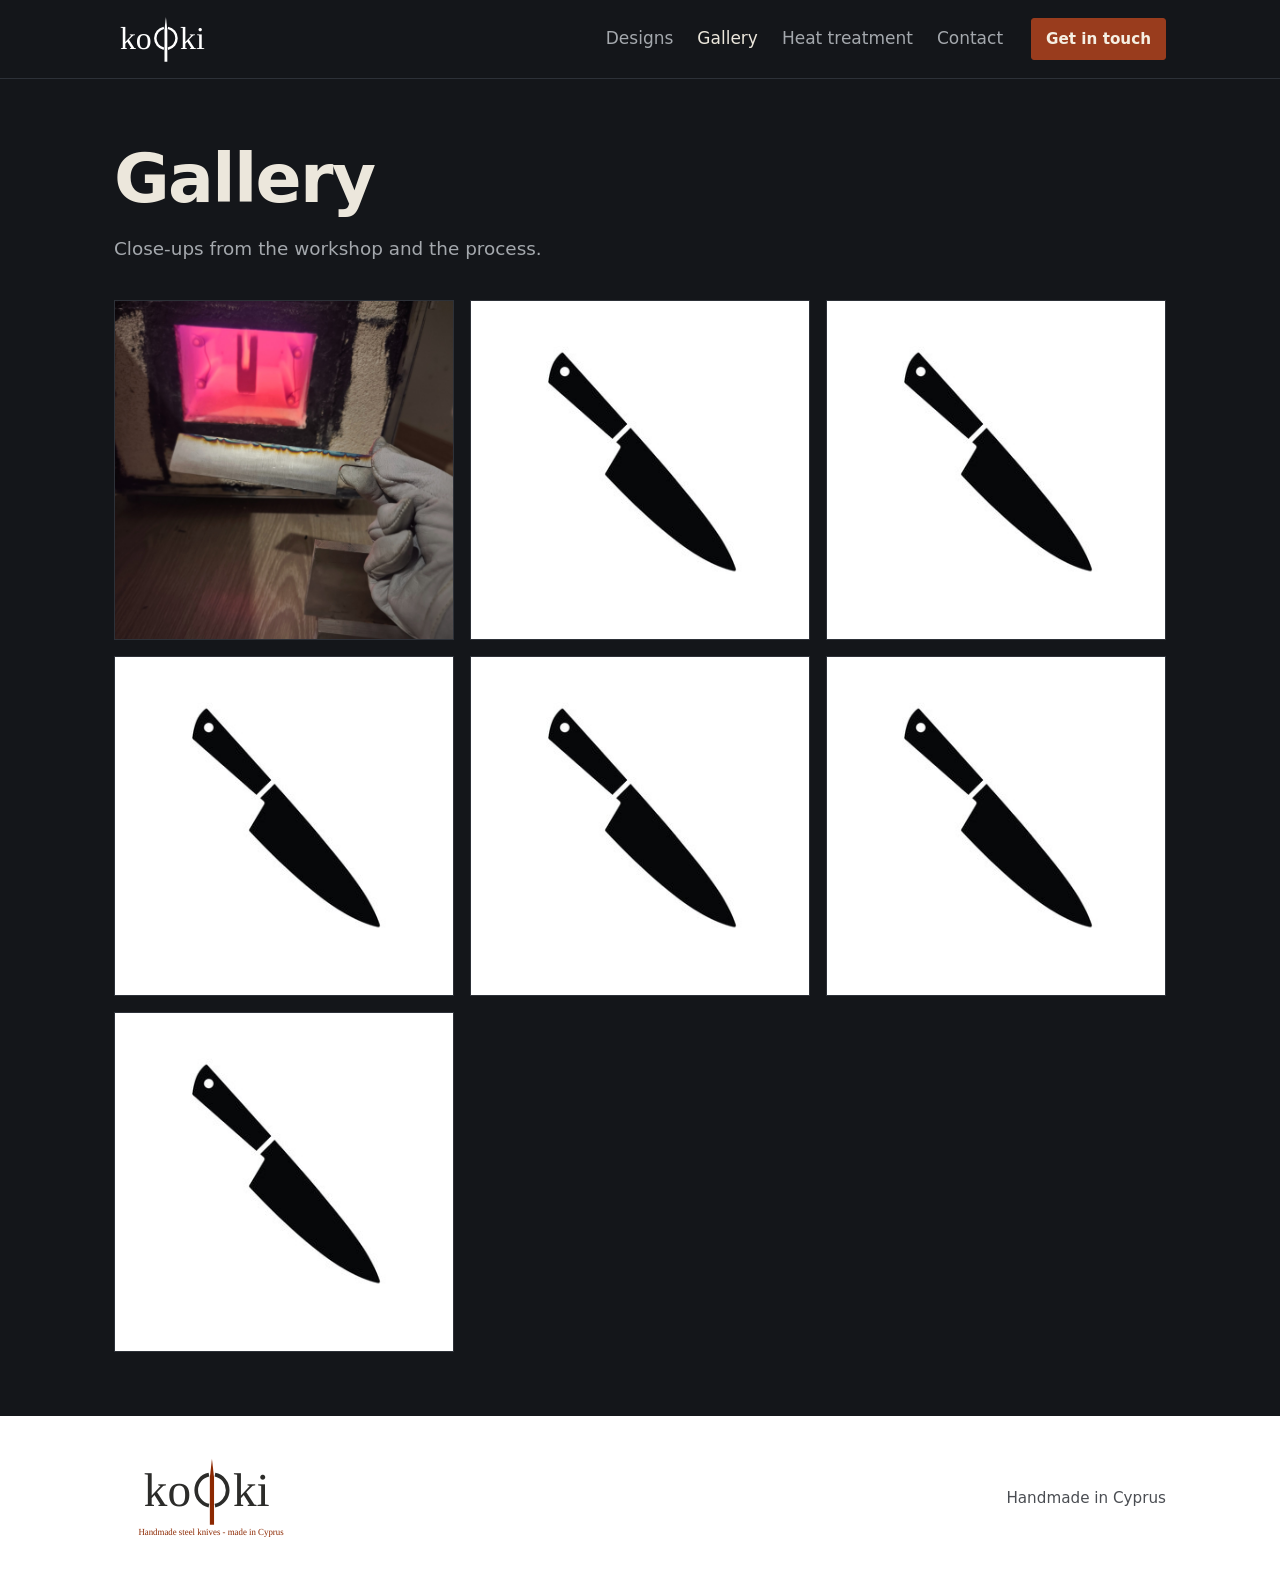
==== commit c737c823: "Add image for heat treatment work to gallery" ====
--- a/gallery.html
+++ b/gallery.html
@@ -31,6 +31,7 @@
   <div class="gallery">
     <!-- To add a photo: upload it to images/gallery/ and add a line like the next one at the TOP of this list.
     <img src="images/gallery/your-photo.jpg" alt="Short description of the photo" loading="lazy"> -->
+    <img src="images/gallery/heat treatment work.jpg" alt="Heat treating the Nakiri" loading="lazy">
     <img src="images/knives/petra-gyro.jpg" alt="8 inch gyuto with black carbon fiber handle" loading="lazy">
     <img src="images/knives/akamas.jpg" alt="6 inch nakiri with marbled composite handle" loading="lazy">
     <img src="images/knives/troodos-edc.jpg" alt="3 inch fixed blade with forged carbon fiber handle" loading="lazy">
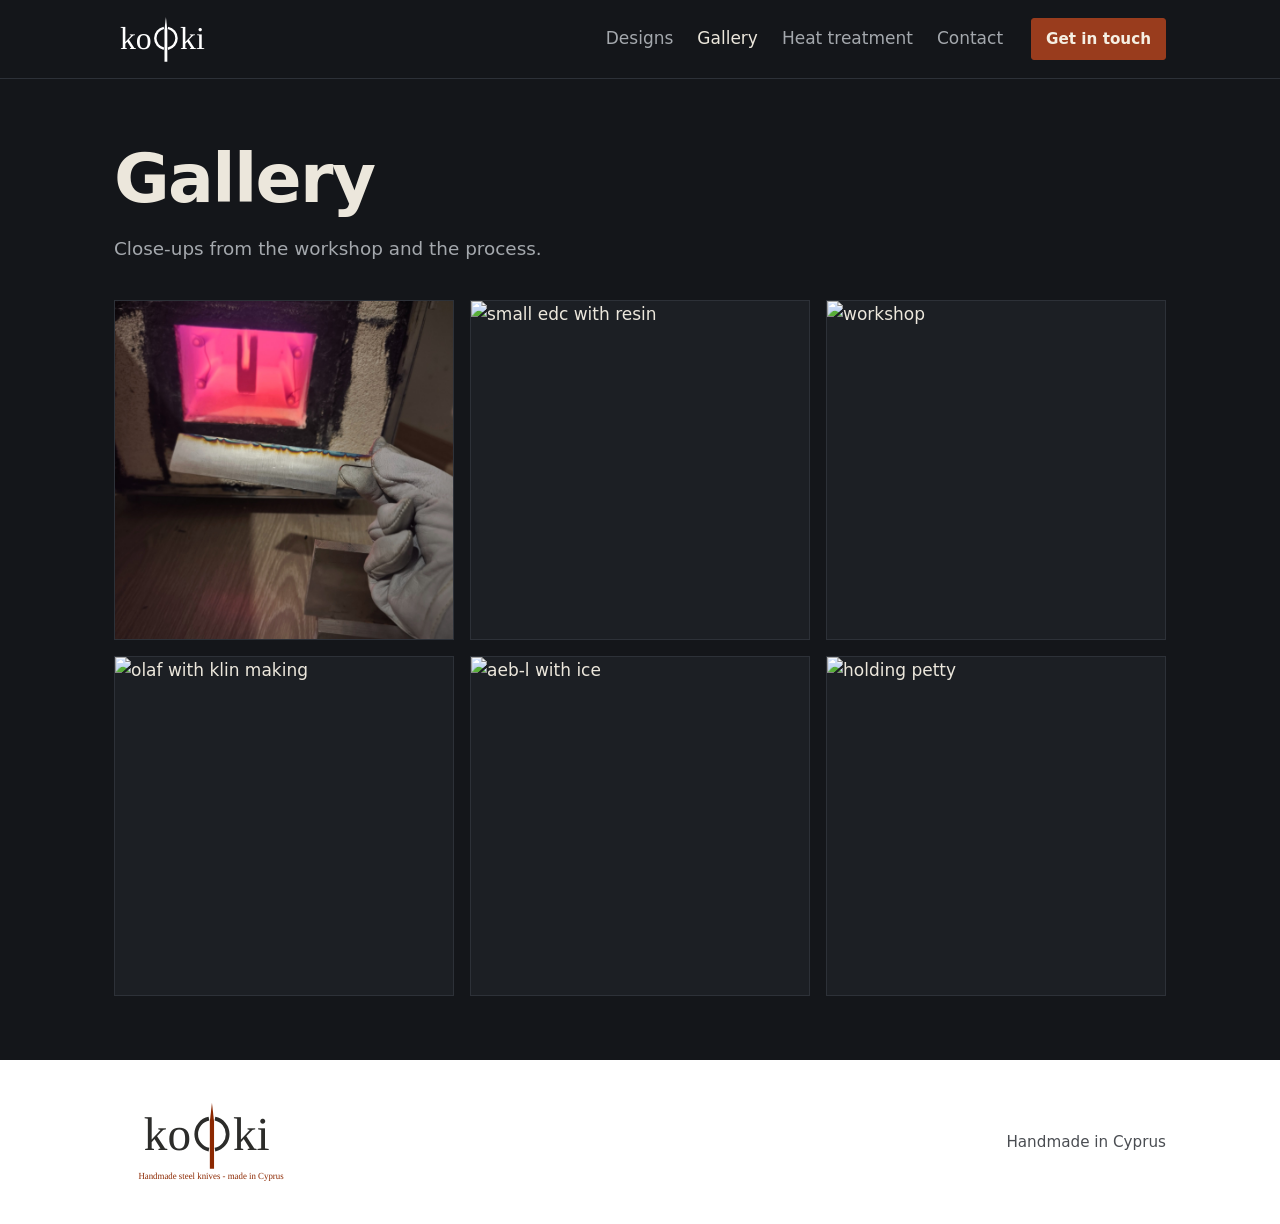
==== commit 970cd931: "Update gallery.html" ====
--- a/gallery.html
+++ b/gallery.html
@@ -32,12 +32,11 @@
     <!-- To add a photo: upload it to images/gallery/ and add a line like the next one at the TOP of this list.
     <img src="images/gallery/your-photo.jpg" alt="Short description of the photo" loading="lazy"> -->
     <img src="images/gallery/heat treatment work.jpg" alt="Heat treating the Nakiri" loading="lazy">
-    <img src="images/knives/petra-gyro.jpg" alt="8 inch gyuto with black carbon fiber handle" loading="lazy">
-    <img src="images/knives/akamas.jpg" alt="6 inch nakiri with marbled composite handle" loading="lazy">
-    <img src="images/knives/troodos-edc.jpg" alt="3 inch fixed blade with forged carbon fiber handle" loading="lazy">
-    <img src="images/knives/larnaka-santoku.jpg" alt="7 inch santoku with forged composite bolster" loading="lazy">
-    <img src="images/knives/paphos-paring.jpg" alt="4 inch petty knife with black micarta handle" loading="lazy">
-    <img src="images/knives/kyrenia-edc.jpg" alt="3.5 inch fixed blade with textured G10 handle" loading="lazy">
+    <img src="images/gallery/1.jpg" alt="small edc with resin" loading="lazy">
+    <img src="images/gallery/2.jpg" alt="workshop" loading="lazy">
+    <img src="images/gallery/3.jpg" alt="olaf with klin making" loading="lazy">
+    <img src="images/gallery/4.jpg" alt="aeb-l with ice" loading="lazy">
+    <img src="images/gallery/55.jpg" alt="holding petty" loading="lazy">
   </div>
 </main>
 
